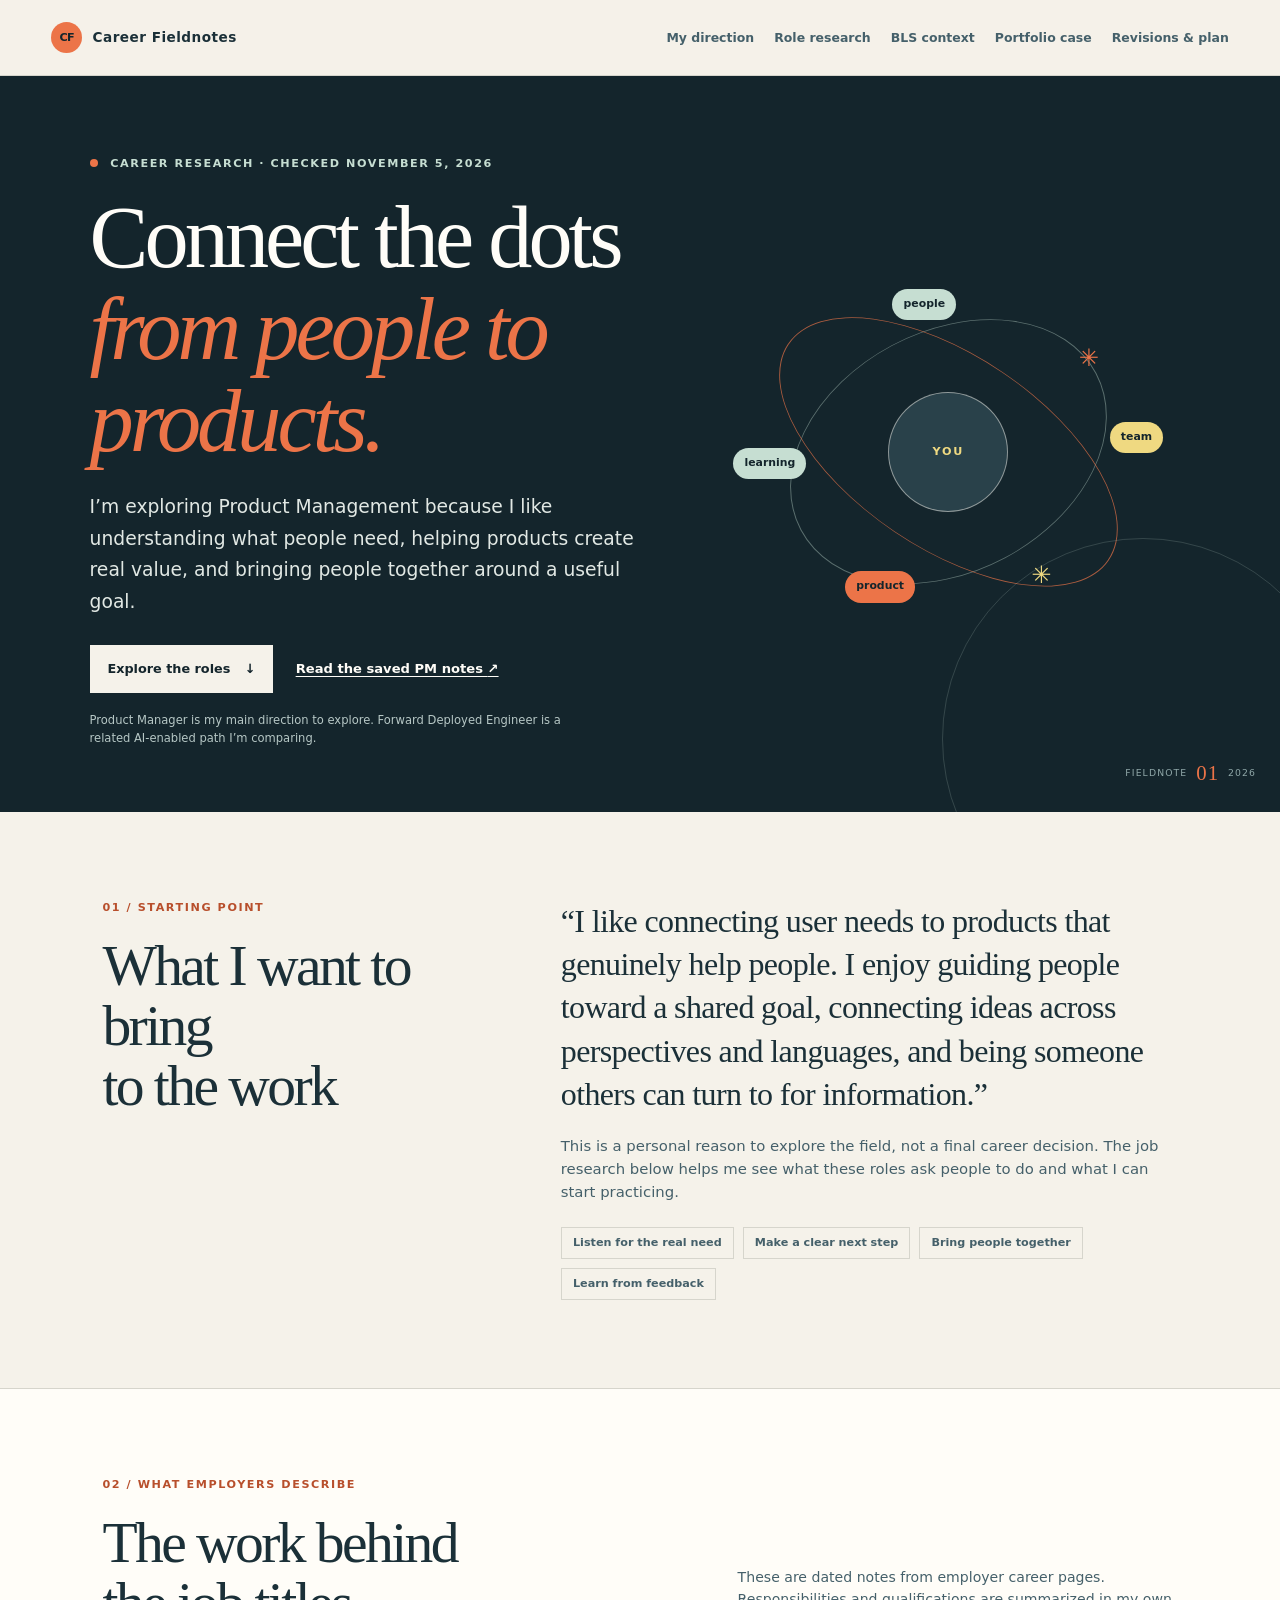
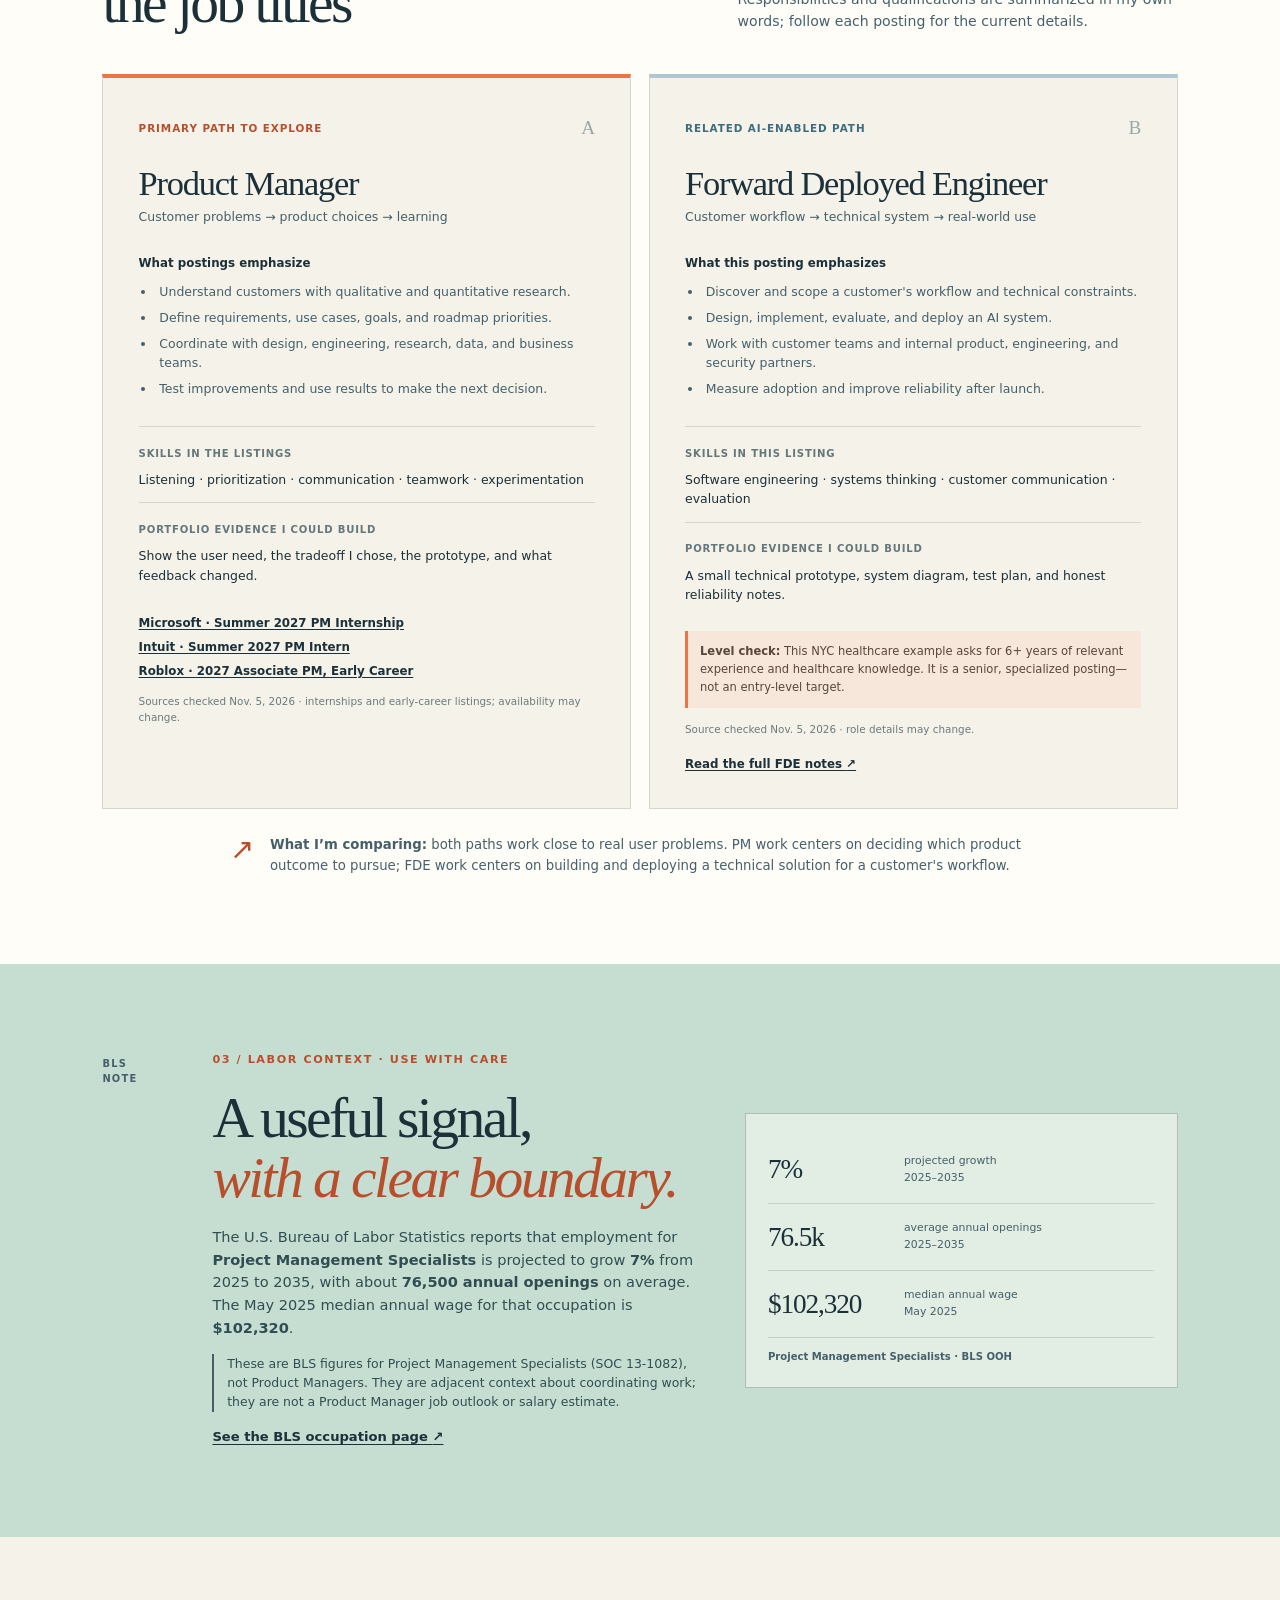
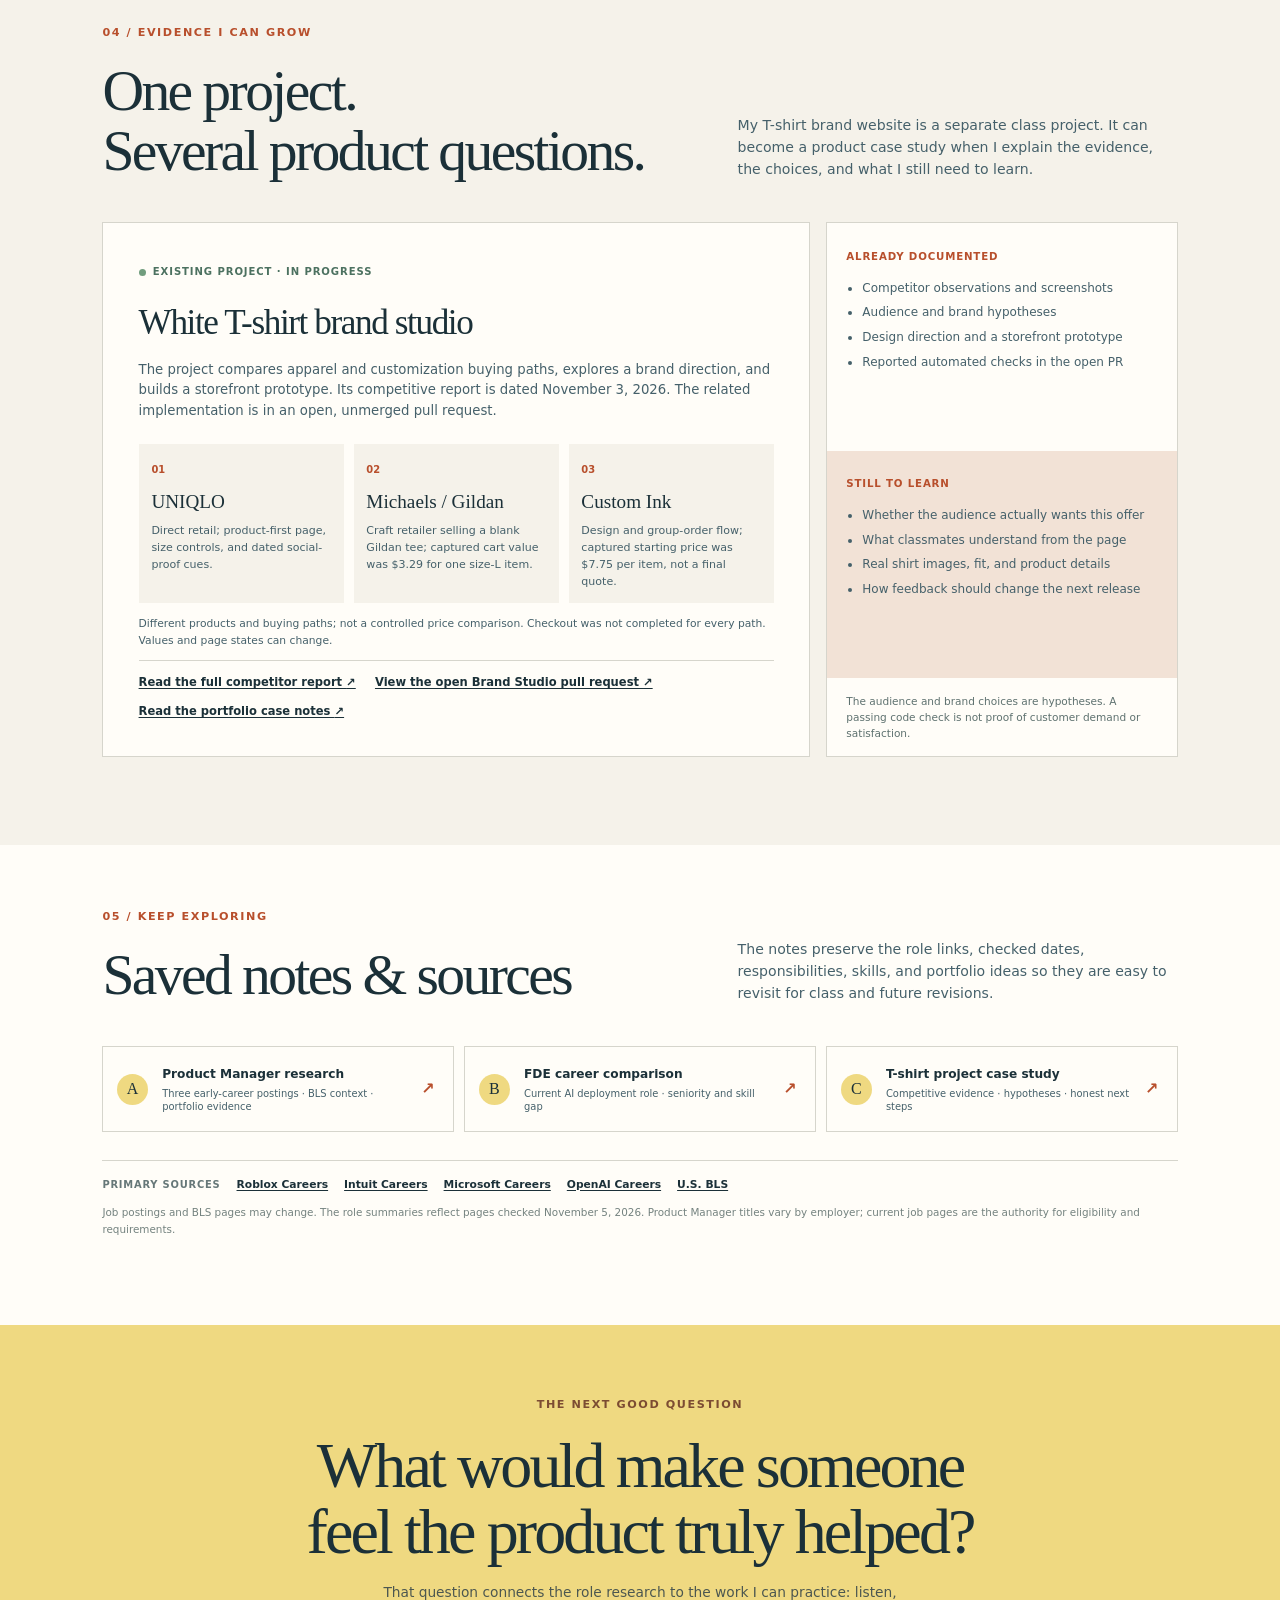
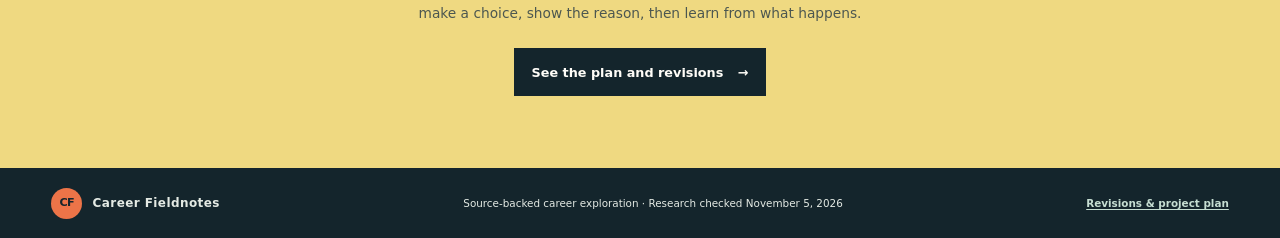
==== index.html @ e5d7b7fb "site: add responsive career research homepage (#4)" ====
<!doctype html>
<html lang="en">
<head>
  <meta charset="utf-8">
  <meta name="viewport" content="width=device-width, initial-scale=1">
  <meta name="description" content="A source-backed exploration of Product Management, Forward Deployed Engineering, and portfolio evidence.">
  <meta name="theme-color" content="#f5f2ea">
  <title>Career Fieldnotes — Research Careers</title>
  <link rel="stylesheet" href="styles.css">
</head>
<body>
  <a class="skip-link" href="#main">Skip to content</a>
  <header class="site-header">
    <a class="wordmark" href="index.html" aria-label="Career Fieldnotes home">
      <span class="wordmark-mark" aria-hidden="true">CF</span>
      <span>Career Fieldnotes</span>
    </a>
    <nav aria-label="Main navigation">
      <a href="#direction">My direction</a>
      <a href="#roles">Role research</a>
      <a href="#market">BLS context</a>
      <a href="#portfolio">Portfolio case</a>
      <a href="revisions.html">Revisions &amp; plan</a>
    </nav>
  </header>

  <main id="main">
    <section class="hero" aria-labelledby="page-title">
      <div class="hero-copy">
        <p class="eyebrow"><span class="eyebrow-dot" aria-hidden="true"></span> Career research · checked November 5, 2026</p>
        <h1 id="page-title">Connect the dots<br><em>from people to products.</em></h1>
        <p class="hero-intro">I’m exploring Product Management because I like understanding what people need, helping products create real value, and bringing people together around a useful goal.</p>
        <div class="hero-actions">
          <a class="button button-light" href="#roles">Explore the roles <span aria-hidden="true">↓</span></a>
          <a class="text-link light-link" href="research/product-manager.md">Read the saved PM notes <span aria-hidden="true">↗</span></a>
        </div>
        <p class="hero-note">Product Manager is my main direction to explore. Forward Deployed Engineer is a related AI-enabled path I’m comparing.</p>
      </div>
      <div class="hero-art" aria-hidden="true">
        <div class="orbit orbit-one"></div>
        <div class="orbit orbit-two"></div>
        <div class="orbit-center"><span>YOU</span></div>
        <span class="orbit-node node-people">people</span>
        <span class="orbit-node node-team">team</span>
        <span class="orbit-node node-product">product</span>
        <span class="orbit-node node-learning">learning</span>
        <span class="orbit-star star-one">✳</span>
        <span class="orbit-star star-two">✳</span>
      </div>
      <div class="hero-index" aria-hidden="true"><span>FIELDNOTE</span><b>01</b><span>2026</span></div>
    </section>

    <section id="direction" class="section direction-section" aria-labelledby="direction-title">
      <div class="section-heading">
        <p class="eyebrow">01 / Starting point</p>
        <h2 id="direction-title">What I want to bring<br>to the work</h2>
      </div>
      <div class="direction-content">
        <blockquote>“I like connecting user needs to products that genuinely help people. I enjoy guiding people toward a shared goal, connecting ideas across perspectives and languages, and being someone others can turn to for information.”</blockquote>
        <p>This is a personal reason to explore the field, not a final career decision. The job research below helps me see what these roles ask people to do and what I can start practicing.</p>
        <div class="interest-tags" aria-label="Career interests">
          <span>Listen for the real need</span><span>Make a clear next step</span><span>Bring people together</span><span>Learn from feedback</span>
        </div>
      </div>
    </section>

    <section id="roles" class="section role-section" aria-labelledby="roles-title">
      <div class="section-heading section-heading-wide">
        <div><p class="eyebrow">02 / What employers describe</p><h2 id="roles-title">The work behind<br>the job titles</h2></div>
        <p class="section-deck">These are dated notes from employer career pages. Responsibilities and qualifications are summarized in my own words; follow each posting for the current details.</p>
      </div>
      <div class="role-grid">
        <article class="role-card role-card-featured">
          <div class="card-topline"><span class="role-label">Primary path to explore</span><span class="role-number">A</span></div>
          <h3><a href="https://jobs.intuit.com/job/mountain-view/summer-2027-product-manager-intern/27595/100620927632">Product Manager</a></h3>
          <p class="role-context">Customer problems → product choices → learning</p>
          <h4>What postings emphasize</h4>
          <ul>
            <li>Understand customers with qualitative and quantitative research.</li>
            <li>Define requirements, use cases, goals, and roadmap priorities.</li>
            <li>Coordinate with design, engineering, research, data, and business teams.</li>
            <li>Test improvements and use results to make the next decision.</li>
          </ul>
          <div class="skill-row"><span>Skills in the listings</span><p>Listening · prioritization · communication · teamwork · experimentation</p></div>
          <div class="evidence-row"><span>Portfolio evidence I could build</span><p>Show the user need, the tradeoff I chose, the prototype, and what feedback changed.</p></div>
          <div class="card-links">
            <a href="https://apply.careers.microsoft.com/careers/job/1970393556953113">Microsoft · Summer 2027 PM Internship</a>
            <a href="https://jobs.intuit.com/job/mountain-view/summer-2027-product-manager-intern/27595/100620927632">Intuit · Summer 2027 PM Intern</a>
            <a href="https://careers.roblox.com/jobs/8143976?gh_jid=8143976&amp;gh_src=da92d0c91">Roblox · 2027 Associate PM, Early Career</a>
          </div>
          <p class="checked-note">Sources checked Nov. 5, 2026 · internships and early-career listings; availability may change.</p>
        </article>
        <article class="role-card role-card-secondary">
          <div class="card-topline"><span class="role-label">Related AI-enabled path</span><span class="role-number">B</span></div>
          <h3><a href="https://openai.com/careers/forward-deployed-engineer-%28fde%29-healthcare-nyc-new-york-city/">Forward Deployed Engineer</a></h3>
          <p class="role-context">Customer workflow → technical system → real-world use</p>
          <h4>What this posting emphasizes</h4>
          <ul>
            <li>Discover and scope a customer's workflow and technical constraints.</li>
            <li>Design, implement, evaluate, and deploy an AI system.</li>
            <li>Work with customer teams and internal product, engineering, and security partners.</li>
            <li>Measure adoption and improve reliability after launch.</li>
          </ul>
          <div class="skill-row"><span>Skills in this listing</span><p>Software engineering · systems thinking · customer communication · evaluation</p></div>
          <div class="evidence-row"><span>Portfolio evidence I could build</span><p>A small technical prototype, system diagram, test plan, and honest reliability notes.</p></div>
          <p class="level-note"><strong>Level check:</strong> This NYC healthcare example asks for 6+ years of relevant experience and healthcare knowledge. It is a senior, specialized posting—not an entry-level target.</p>
          <p class="checked-note">Source checked Nov. 5, 2026 · role details may change.</p>
          <a class="single-link" href="research/forward-deployed-engineer.md">Read the full FDE notes <span aria-hidden="true">↗</span></a>
        </article>
      </div>
      <div class="role-footnote"><span class="footnote-symbol" aria-hidden="true">↗</span><p><strong>What I’m comparing:</strong> both paths work close to real user problems. PM work centers on deciding which product outcome to pursue; FDE work centers on building and deploying a technical solution for a customer's workflow.</p></div>
    </section>

    <section id="market" class="section market-section" aria-labelledby="market-title">
      <div class="market-stamp" aria-hidden="true">BLS<br>NOTE</div>
      <div class="market-copy">
        <p class="eyebrow">03 / Labor context · use with care</p>
        <h2 id="market-title">A useful signal,<br><em>with a clear boundary.</em></h2>
        <p>The U.S. Bureau of Labor Statistics reports that employment for <strong>Project Management Specialists</strong> is projected to grow <strong>7%</strong> from 2025 to 2035, with about <strong>76,500 annual openings</strong> on average. The May 2025 median annual wage for that occupation is <strong>$102,320</strong>.</p>
        <p class="market-caveat">These are BLS figures for Project Management Specialists (SOC 13-1082), not Product Managers. They are adjacent context about coordinating work; they are not a Product Manager job outlook or salary estimate.</p>
        <a class="text-link" href="https://www.bls.gov/ooh/business-and-financial/project-management-specialists.htm">See the BLS occupation page <span aria-hidden="true">↗</span></a>
      </div>
      <div class="market-stat" role="group" aria-label="BLS Project Management Specialists projection">
        <div><strong>7%</strong><span>projected growth<br>2025–2035</span></div>
        <div><strong>76.5k</strong><span>average annual openings<br>2025–2035</span></div>
        <div><strong>$102,320</strong><span>median annual wage<br>May 2025</span></div>
        <p>Project Management Specialists · BLS OOH</p>
      </div>
    </section>

    <section id="portfolio" class="section portfolio-section" aria-labelledby="portfolio-title">
      <div class="section-heading section-heading-wide">
        <div><p class="eyebrow">04 / Evidence I can grow</p><h2 id="portfolio-title">One project.<br>Several product questions.</h2></div>
        <p class="section-deck">My T-shirt brand website is a separate class project. It can become a product case study when I explain the evidence, the choices, and what I still need to learn.</p>
      </div>
      <div class="portfolio-layout">
        <div class="portfolio-main">
          <div class="portfolio-label"><span class="live-dot" aria-hidden="true"></span> Existing project · in progress</div>
          <h3>White T-shirt brand studio</h3>
          <p>The project compares apparel and customization buying paths, explores a brand direction, and builds a storefront prototype. Its competitive report is dated November 3, 2026. The related implementation is in an open, unmerged pull request.</p>
          <div class="competitor-strip">
            <article><span class="mini-index">01</span><h4>UNIQLO</h4><p>Direct retail; product-first page, size controls, and dated social-proof cues.</p></article>
            <article><span class="mini-index">02</span><h4>Michaels / Gildan</h4><p>Craft retailer selling a blank Gildan tee; captured cart value was $3.29 for one size-L item.</p></article>
            <article><span class="mini-index">03</span><h4>Custom Ink</h4><p>Design and group-order flow; captured starting price was $7.75 per item, not a final quote.</p></article>
          </div>
          <p class="small-caveat">Different products and buying paths; not a controlled price comparison. Checkout was not completed for every path. Values and page states can change.</p>
          <div class="case-links">
            <a href="https://github.com/ors2222/is117-brand-studio/blob/feature/brand-001/docs/research/competitive-landscape-us.md">Read the full competitor report <span aria-hidden="true">↗</span></a>
            <a href="https://github.com/ors2222/is117-brand-studio/pull/3">View the open Brand Studio pull request <span aria-hidden="true">↗</span></a>
            <a href="research/tshirt-project.md">Read the portfolio case notes <span aria-hidden="true">↗</span></a>
          </div>
        </div>
        <aside class="portfolio-aside" aria-label="Current evidence and gaps">
          <div class="aside-block">
            <span class="aside-kicker">Already documented</span>
            <ul><li>Competitor observations and screenshots</li><li>Audience and brand hypotheses</li><li>Design direction and a storefront prototype</li><li>Reported automated checks in the open PR</li></ul>
          </div>
          <div class="aside-block aside-block-accent">
            <span class="aside-kicker">Still to learn</span>
            <ul><li>Whether the audience actually wants this offer</li><li>What classmates understand from the page</li><li>Real shirt images, fit, and product details</li><li>How feedback should change the next release</li></ul>
          </div>
          <p class="aside-note">The audience and brand choices are hypotheses. A passing code check is not proof of customer demand or satisfaction.</p>
        </aside>
      </div>
    </section>

    <section class="section notes-section" aria-labelledby="notes-title">
      <div class="section-heading section-heading-wide">
        <div><p class="eyebrow">05 / Keep exploring</p><h2 id="notes-title">Saved notes &amp; sources</h2></div>
        <p class="section-deck">The notes preserve the role links, checked dates, responsibilities, skills, and portfolio ideas so they are easy to revisit for class and future revisions.</p>
      </div>
      <div class="notes-grid">
        <a class="note-tile" href="research/product-manager.md"><span class="tile-number">A</span><span><strong>Product Manager research</strong><small>Three early-career postings · BLS context · portfolio evidence</small></span><b aria-hidden="true">↗</b></a>
        <a class="note-tile" href="research/forward-deployed-engineer.md"><span class="tile-number">B</span><span><strong>FDE career comparison</strong><small>Current AI deployment role · seniority and skill gap</small></span><b aria-hidden="true">↗</b></a>
        <a class="note-tile" href="research/tshirt-project.md"><span class="tile-number">C</span><span><strong>T-shirt project case study</strong><small>Competitive evidence · hypotheses · honest next steps</small></span><b aria-hidden="true">↗</b></a>
      </div>
      <div class="source-line">
        <span>Primary sources</span>
        <a href="https://careers.roblox.com/jobs/8143976?gh_jid=8143976&amp;gh_src=da92d0c91">Roblox Careers</a>
        <a href="https://jobs.intuit.com/job/mountain-view/summer-2027-product-manager-intern/27595/100620927632">Intuit Careers</a>
        <a href="https://careers.microsoft.com/v2/global/en/students">Microsoft Careers</a>
        <a href="https://openai.com/careers/forward-deployed-engineer-%28fde%29-healthcare-nyc-new-york-city/">OpenAI Careers</a>
        <a href="https://www.bls.gov/ooh/business-and-financial/project-management-specialists.htm">U.S. BLS</a>
      </div>
      <p class="source-limit">Job postings and BLS pages may change. The role summaries reflect pages checked November 5, 2026. Product Manager titles vary by employer; current job pages are the authority for eligibility and requirements.</p>
    </section>

    <section class="closing-band" aria-labelledby="closing-title">
      <p class="eyebrow">The next good question</p>
      <h2 id="closing-title">What would make someone<br>feel the product truly helped?</h2>
      <p>That question connects the role research to the work I can practice: listen, make a choice, show the reason, then learn from what happens.</p>
      <a class="button button-dark" href="revisions.html">See the plan and revisions <span aria-hidden="true">→</span></a>
    </section>
  </main>

  <footer class="site-footer">
    <a class="wordmark footer-mark" href="index.html"><span class="wordmark-mark" aria-hidden="true">CF</span><span>Career Fieldnotes</span></a>
    <p>Source-backed career exploration · Research checked November 5, 2026</p>
    <a href="revisions.html">Revisions &amp; project plan</a>
  </footer>
</body>
</html>
---- styles.css ----
:root {
  color-scheme: light;
  --ink: #1b3038;
  --ink-deep: #14252c;
  --ink-soft: #45606a;
  --paper: #f5f2ea;
  --paper-light: #fffdf8;
  --line: #d6d5cc;
  --orange: #ec7448;
  --orange-dark: #b84f2c;
  --mint: #c6ded2;
  --blue: #adc8d0;
  --yellow: #efd981;
  --display: Georgia, "Times New Roman", serif;
  --body: Inter, ui-sans-serif, system-ui, -apple-system, BlinkMacSystemFont, "Segoe UI", sans-serif;
  font-family: var(--body);
  color: var(--ink);
  background: var(--paper);
  font-synthesis: none;
  text-rendering: optimizeLegibility;
}
* { box-sizing: border-box; }
html { scroll-behavior: smooth; scroll-padding-top: 6rem; }
body { margin: 0; min-width: 320px; background: var(--paper); line-height: 1.55; }
a { color: inherit; text-underline-offset: .2em; }
a:hover { color: var(--orange-dark); }
a:focus-visible { outline: 3px solid var(--orange); outline-offset: 4px; border-radius: 2px; }
.skip-link { position: absolute; z-index: 20; top: .5rem; left: .75rem; padding: .6rem .85rem; color: var(--paper-light); background: var(--ink-deep); transform: translateY(-160%); }
.skip-link:focus { transform: translateY(0); }
.site-header { min-height: 76px; padding: .85rem clamp(1.2rem, 4vw, 4rem); display: flex; justify-content: space-between; align-items: center; gap: 1.6rem; border-bottom: 1px solid var(--line); background: rgba(245,242,234,.96); }
.wordmark { display: inline-flex; align-items: center; gap: .65rem; text-decoration: none; font-size: .85rem; font-weight: 800; letter-spacing: .035em; white-space: nowrap; }
.wordmark-mark { display: grid; place-items: center; width: 31px; height: 31px; background: var(--orange); color: var(--ink-deep); border-radius: 50%; font-size: .7rem; letter-spacing: -.06em; }
.site-header nav { display: flex; flex-wrap: wrap; gap: .4rem 1.25rem; align-items: center; justify-content: flex-end; }
.site-header nav a { text-decoration: none; color: var(--ink-soft); font-size: .78rem; font-weight: 650; }
.site-header nav a:hover { color: var(--orange-dark); }
.hero { min-height: 560px; padding: 5rem clamp(1.4rem, 7vw, 7rem) 4rem; position: relative; display: grid; grid-template-columns: minmax(0, 1.08fr) minmax(280px, .92fr); align-items: center; gap: 3rem; overflow: hidden; color: var(--paper-light); background: var(--ink-deep); }
.hero::after { content: ""; position: absolute; right: -4rem; bottom: -8rem; width: 25rem; height: 25rem; border: 1px solid rgba(198,222,210,.18); border-radius: 50%; }
.hero-copy { position: relative; z-index: 2; max-width: 700px; }
.eyebrow { margin: 0 0 1.2rem; color: var(--orange-dark); font-size: .7rem; font-weight: 800; letter-spacing: .14em; line-height: 1.5; text-transform: uppercase; }
.hero .eyebrow { color: var(--mint); }
.eyebrow-dot { display: inline-block; width: 8px; height: 8px; margin-right: .45rem; background: var(--orange); border-radius: 50%; }
h1, h2, h3, h4, p { margin-top: 0; }
h1, h2 { font-family: var(--display); font-weight: 500; letter-spacing: -.045em; line-height: 1.04; }
h1 { max-width: 760px; margin-bottom: 1.45rem; font-size: clamp(3rem, 6.9vw, 6rem); }
h1 em, .market-copy h2 em { color: var(--orange); font-weight: 400; }
.hero-intro { max-width: 550px; margin-bottom: 1.7rem; color: #e1e8e4; font-size: clamp(1rem, 1.5vw, 1.17rem); line-height: 1.7; }
.hero-actions { display: flex; flex-wrap: wrap; align-items: center; gap: 1.4rem; }
.button { display: inline-flex; align-items: center; justify-content: center; gap: .9rem; min-height: 48px; padding: .7rem 1.05rem; border: 1px solid transparent; text-decoration: none; font-size: .8rem; font-weight: 800; }
.button-light { background: var(--paper); color: var(--ink-deep); }
.button-light:hover { background: var(--mint); color: var(--ink-deep); }
.button-dark { background: var(--ink-deep); color: var(--paper-light); }
.button-dark:hover { background: var(--orange); color: var(--ink-deep); }
.text-link { color: var(--ink); font-size: .82rem; font-weight: 800; text-decoration-thickness: 1px; }
.light-link { color: var(--paper-light); }
.light-link:hover { color: var(--yellow); }
.hero-note { max-width: 510px; margin: 1.2rem 0 0; color: #b6c7c5; font-size: .72rem; }
.hero-art { position: relative; width: min(100%, 430px); aspect-ratio: 1; justify-self: center; }
.orbit { position: absolute; inset: 11%; border: 1px solid rgba(198,222,210,.4); border-radius: 50%; transform: rotate(-28deg) scaleY(.72); }
.orbit-two { inset: 17% 5%; border-color: rgba(236,116,72,.7); transform: rotate(34deg) scaleY(.68); }
.orbit-center { position: absolute; inset: 36%; display: grid; place-items: center; border: 1px solid rgba(245,242,234,.5); border-radius: 50%; background: #29414a; color: var(--yellow); font-size: .7rem; font-weight: 800; letter-spacing: .15em; }
.orbit-node { position: absolute; padding: .45rem .7rem; border-radius: 99px; background: var(--mint); color: var(--ink-deep); font-size: .68rem; font-weight: 800; }
.node-people { top: 12%; left: 37%; }
.node-team { top: 43%; right: 0; background: var(--yellow); }
.node-product { bottom: 15%; left: 26%; background: var(--orange); }
.node-learning { top: 49%; left: 0; }
.orbit-star { position: absolute; color: var(--orange); font-size: 1.5rem; }
.star-one { top: 24%; right: 15%; }.star-two { bottom: 17%; right: 26%; color: var(--yellow); }
.hero-index { position: absolute; right: 1.5rem; bottom: 1.4rem; display: flex; gap: .55rem; align-items: center; color: #90a8a9; font-size: .58rem; letter-spacing: .12em; }
.hero-index b { color: var(--orange); font-family: var(--display); font-size: 1.3rem; font-weight: 400; }
.section { padding: 5.5rem clamp(1.4rem, 8vw, 8rem); }
.section-heading { max-width: 450px; }
.section-heading-wide { max-width: none; display: flex; justify-content: space-between; align-items: end; gap: 2rem; margin-bottom: 2.6rem; }
.section-heading h2, .market-copy h2 { margin-bottom: 0; font-size: clamp(2.4rem, 4.5vw, 4rem); }
.direction-section { display: grid; grid-template-columns: minmax(230px, .78fr) minmax(0, 1.22fr); gap: 4rem; border-bottom: 1px solid var(--line); }
.direction-content { max-width: 740px; }
.direction-content blockquote { margin: 0 0 1.2rem; color: var(--ink); font-family: var(--display); font-size: clamp(1.45rem, 2.5vw, 2.1rem); line-height: 1.35; letter-spacing: -.02em; }
.direction-content > p { max-width: 620px; color: var(--ink-soft); font-size: .93rem; }
.interest-tags { display: flex; flex-wrap: wrap; gap: .55rem; margin-top: 1.4rem; }
.interest-tags span { padding: .4rem .7rem; border: 1px solid var(--line); color: var(--ink-soft); font-size: .7rem; font-weight: 700; }
.role-section { background: var(--paper-light); }
.section-deck { max-width: 440px; margin: 0; color: var(--ink-soft); font-size: .88rem; }
.role-grid { display: grid; grid-template-columns: 1fr 1fr; gap: 1.1rem; align-items: stretch; }
.role-card { display: flex; flex-direction: column; padding: clamp(1.35rem, 3vw, 2.2rem); border: 1px solid var(--line); background: var(--paper); }
.role-card-featured { border-top: 4px solid var(--orange); }
.role-card-secondary { border-top: 4px solid var(--blue); }
.card-topline { display: flex; justify-content: space-between; align-items: center; margin-bottom: 1.3rem; }
.role-label { color: var(--orange-dark); font-size: .65rem; font-weight: 850; letter-spacing: .09em; text-transform: uppercase; }
.role-card-secondary .role-label { color: #3d6d7d; }
.role-number { color: #9aa8a2; font-family: var(--display); font-size: 1.2rem; }
.role-card h3 { margin-bottom: .25rem; font-family: var(--display); font-size: clamp(1.65rem, 3vw, 2.15rem); font-weight: 500; letter-spacing: -.035em; line-height: 1.14; }
.role-card h3 a { text-decoration: none; }
.role-context { margin-bottom: 1.7rem; color: var(--ink-soft); font-size: .78rem; }
.role-card h4 { margin-bottom: .6rem; font-size: .74rem; }
.role-card ul { margin: 0 0 1.3rem; padding-left: 1.1rem; color: var(--ink-soft); font-size: .78rem; }
.role-card li { padding-left: .2rem; margin-bottom: .42rem; }
.skill-row, .evidence-row { padding: .8rem 0; border-top: 1px solid var(--line); }
.skill-row > span, .evidence-row > span { color: #64777a; font-size: .63rem; font-weight: 800; letter-spacing: .08em; text-transform: uppercase; }
.skill-row p, .evidence-row p { margin: .35rem 0 0; color: var(--ink); font-size: .78rem; }
.card-links { display: grid; gap: .35rem; margin-top: 1rem; }
.card-links a, .single-link { font-size: .74rem; font-weight: 750; }
.checked-note { margin: .8rem 0 0; color: #697b7c; font-size: .65rem; }
.level-note { padding: .75rem; margin: .85rem 0 0; border-left: 3px solid var(--orange); background: #f7e7da; color: #5a453b; font-size: .72rem; }
.single-link { margin-top: 1.1rem; }
.role-footnote { display: flex; gap: 1rem; max-width: 820px; margin: 1.6rem auto 0; color: var(--ink-soft); }
.role-footnote p { margin: 0; font-size: .83rem; }
.footnote-symbol { color: var(--orange-dark); font-family: var(--display); font-size: 1.8rem; line-height: 1; }
.market-section { display: grid; grid-template-columns: 70px minmax(250px, 1fr) minmax(250px, .88fr); gap: 2.5rem; align-items: center; background: var(--mint); }
.market-stamp { align-self: start; padding-top: .3rem; color: var(--ink-soft); font-size: .62rem; font-weight: 850; letter-spacing: .12em; line-height: 1.5; }
.market-copy h2 { margin-bottom: 1.15rem; }
.market-copy > p:not(.eyebrow) { max-width: 640px; color: #304e52; font-size: .91rem; }
.market-copy h2 em { color: var(--orange-dark); }
.market-caveat { padding-left: .8rem; border-left: 2px solid var(--ink-soft); font-size: .78rem !important; }
.market-stat { padding: 1.4rem; border: 1px solid rgba(27,48,56,.25); background: rgba(255,253,248,.5); }
.market-stat div { display: grid; grid-template-columns: 120px 1fr; gap: 1rem; align-items: center; padding: .75rem 0; border-bottom: 1px solid rgba(27,48,56,.15); }
.market-stat strong { font-family: var(--display); font-size: 1.7rem; font-weight: 400; letter-spacing: -.04em; }
.market-stat span { color: var(--ink-soft); font-size: .68rem; }
.market-stat > p { margin: .7rem 0 0; color: var(--ink-soft); font-size: .63rem; font-weight: 750; }
.portfolio-section { background: var(--paper); }
.portfolio-layout { display: grid; grid-template-columns: minmax(0, 1.45fr) minmax(230px, .72fr); gap: 1rem; align-items: stretch; }
.portfolio-main { padding: clamp(1.4rem, 3vw, 2.2rem); border: 1px solid var(--line); background: var(--paper-light); }
.portfolio-label { display: inline-flex; align-items: center; gap: .45rem; color: #4c7160; font-size: .63rem; font-weight: 800; letter-spacing: .09em; text-transform: uppercase; }
.live-dot { width: 7px; height: 7px; border-radius: 50%; background: #719d7e; }
.portfolio-main h3 { margin: .8rem 0 .55rem; font-family: var(--display); font-size: 2.2rem; font-weight: 500; letter-spacing: -.04em; }
.portfolio-main > p { max-width: 720px; color: var(--ink-soft); font-size: .83rem; }
.competitor-strip { display: grid; grid-template-columns: repeat(3, 1fr); gap: .6rem; margin: 1.4rem 0 .8rem; }
.competitor-strip article { min-height: 145px; padding: .8rem; background: var(--paper); }
.mini-index { color: var(--orange-dark); font-size: .62rem; font-weight: 800; }
.competitor-strip h4 { margin: .35rem 0; font-family: var(--display); font-size: 1.2rem; font-weight: 500; }
.competitor-strip p { margin: 0; color: var(--ink-soft); font-size: .69rem; }
.small-caveat { font-size: .67rem !important; }
.case-links { display: flex; flex-wrap: wrap; gap: .7rem 1.2rem; padding-top: .8rem; border-top: 1px solid var(--line); }
.case-links a { font-size: .72rem; font-weight: 800; }
.portfolio-aside { display: flex; flex-direction: column; border: 1px solid var(--line); background: var(--paper-light); }
.aside-block { flex: 1; padding: 1.2rem; }
.aside-block-accent { background: #f2e2d6; }
.aside-kicker { color: var(--orange-dark); font-size: .64rem; font-weight: 850; letter-spacing: .08em; text-transform: uppercase; }
.aside-block ul { margin: .7rem 0 0; padding-left: 1rem; color: var(--ink-soft); font-size: .75rem; }
.aside-block li { margin-bottom: .38rem; }
.aside-note { margin: 0; padding: .9rem 1.2rem; color: #5e716f; font-size: .66rem; }
.notes-section { padding-top: 4rem; background: var(--paper-light); }
.notes-grid { display: grid; grid-template-columns: repeat(3, 1fr); gap: .65rem; }
.note-tile { min-height: 86px; display: grid; grid-template-columns: 34px 1fr 18px; gap: .7rem; align-items: center; padding: .85rem; border: 1px solid var(--line); text-decoration: none; }
.note-tile:hover { border-color: var(--orange); background: var(--paper); }
.tile-number { display: grid; width: 31px; height: 31px; place-items: center; border-radius: 50%; background: var(--yellow); font-family: var(--display); }
.note-tile strong, .note-tile small { display: block; }
.note-tile strong { font-size: .76rem; }
.note-tile small { margin-top: .2rem; color: var(--ink-soft); font-size: .62rem; line-height: 1.4; }
.note-tile > b { color: var(--orange-dark); }
.source-line { display: flex; flex-wrap: wrap; gap: .5rem 1rem; align-items: center; margin-top: 1.7rem; padding-top: 1rem; border-top: 1px solid var(--line); }
.source-line span { color: #667778; font-size: .62rem; font-weight: 850; letter-spacing: .08em; text-transform: uppercase; }
.source-line a { font-size: .67rem; font-weight: 750; }
.source-limit { margin: .7rem 0 0; color: #74827f; font-size: .65rem; }
.closing-band { padding: 4.5rem 1.5rem; text-align: center; background: var(--yellow); }
.closing-band .eyebrow { color: #7c4c32; }
.closing-band h2 { margin: 0 auto 1rem; font-size: clamp(2.4rem, 5vw, 4.5rem); }
.closing-band > p:not(.eyebrow) { max-width: 540px; margin: 0 auto 1.5rem; color: #4c5750; font-size: .86rem; }
.site-footer { display: flex; justify-content: space-between; align-items: center; gap: 1rem; padding: 1.2rem clamp(1.2rem, 4vw, 4rem); background: var(--ink-deep); color: #e4eae4; }
.footer-mark { color: #e4eae4; font-size: .75rem; }
.site-footer p, .site-footer > a:last-child { margin: 0; font-size: .65rem; }
.site-footer > a:last-child { color: var(--mint); font-weight: 750; }
@media (max-width: 900px) {
  .hero { gap: 1.4rem; min-height: 500px; }
  .market-section { grid-template-columns: 45px 1fr; }
  .market-stat { grid-column: 2; display: grid; grid-template-columns: repeat(3, 1fr); gap: .5rem; }
  .market-stat div { display: block; border-bottom: 0; border-right: 1px solid rgba(27,48,56,.15); padding: .35rem; }
  .market-stat div:last-of-type { border: 0; }
  .market-stat strong, .market-stat span { display: block; }
  .market-stat > p { grid-column: 1 / -1; }
  .section-heading-wide { align-items: start; }
}
@media (max-width: 680px) {
  html { scroll-padding-top: 1rem; }
  .site-header { align-items: flex-start; flex-direction: column; gap: .65rem; padding: .8rem 1rem; }
  .site-header nav { justify-content: flex-start; gap: .35rem .9rem; }
  .site-header nav a { font-size: .7rem; }
  .hero { min-height: auto; grid-template-columns: 1fr; padding: 3.2rem 1.2rem 2.5rem; }
  .hero-art { width: min(74vw, 310px); margin: .4rem auto 1.2rem; }
  .hero-index { right: 1rem; bottom: .8rem; }
  .section { padding: 3.6rem 1.2rem; }
  .direction-section { grid-template-columns: 1fr; gap: 1.5rem; }
  .section-heading-wide { display: block; }
  .section-heading-wide .section-deck { margin-top: 1rem; }
  .role-grid, .portfolio-layout { grid-template-columns: 1fr; }
  .role-footnote { margin-top: 1.2rem; }
  .market-section { grid-template-columns: 1fr; gap: 1rem; }
  .market-stamp { display: none; }
  .market-stat { grid-column: 1; padding: 1rem .7rem; }
  .market-stat div { grid-template-columns: 1fr; }
  .market-stat strong { font-size: 1.25rem; }
  .market-stat span { font-size: .6rem; }
  .competitor-strip { grid-template-columns: 1fr; }
  .competitor-strip article { min-height: 0; }
  .notes-grid { grid-template-columns: 1fr; }
  .note-tile { min-height: 75px; }
  .source-line { gap: .55rem .8rem; }
  .site-footer { flex-wrap: wrap; align-items: flex-start; }
}
@media (prefers-reduced-motion: reduce) {
  html { scroll-behavior: auto; }
  *, *::before, *::after { animation-duration: .01ms !important; animation-iteration-count: 1 !important; transition-duration: .01ms !important; }
}
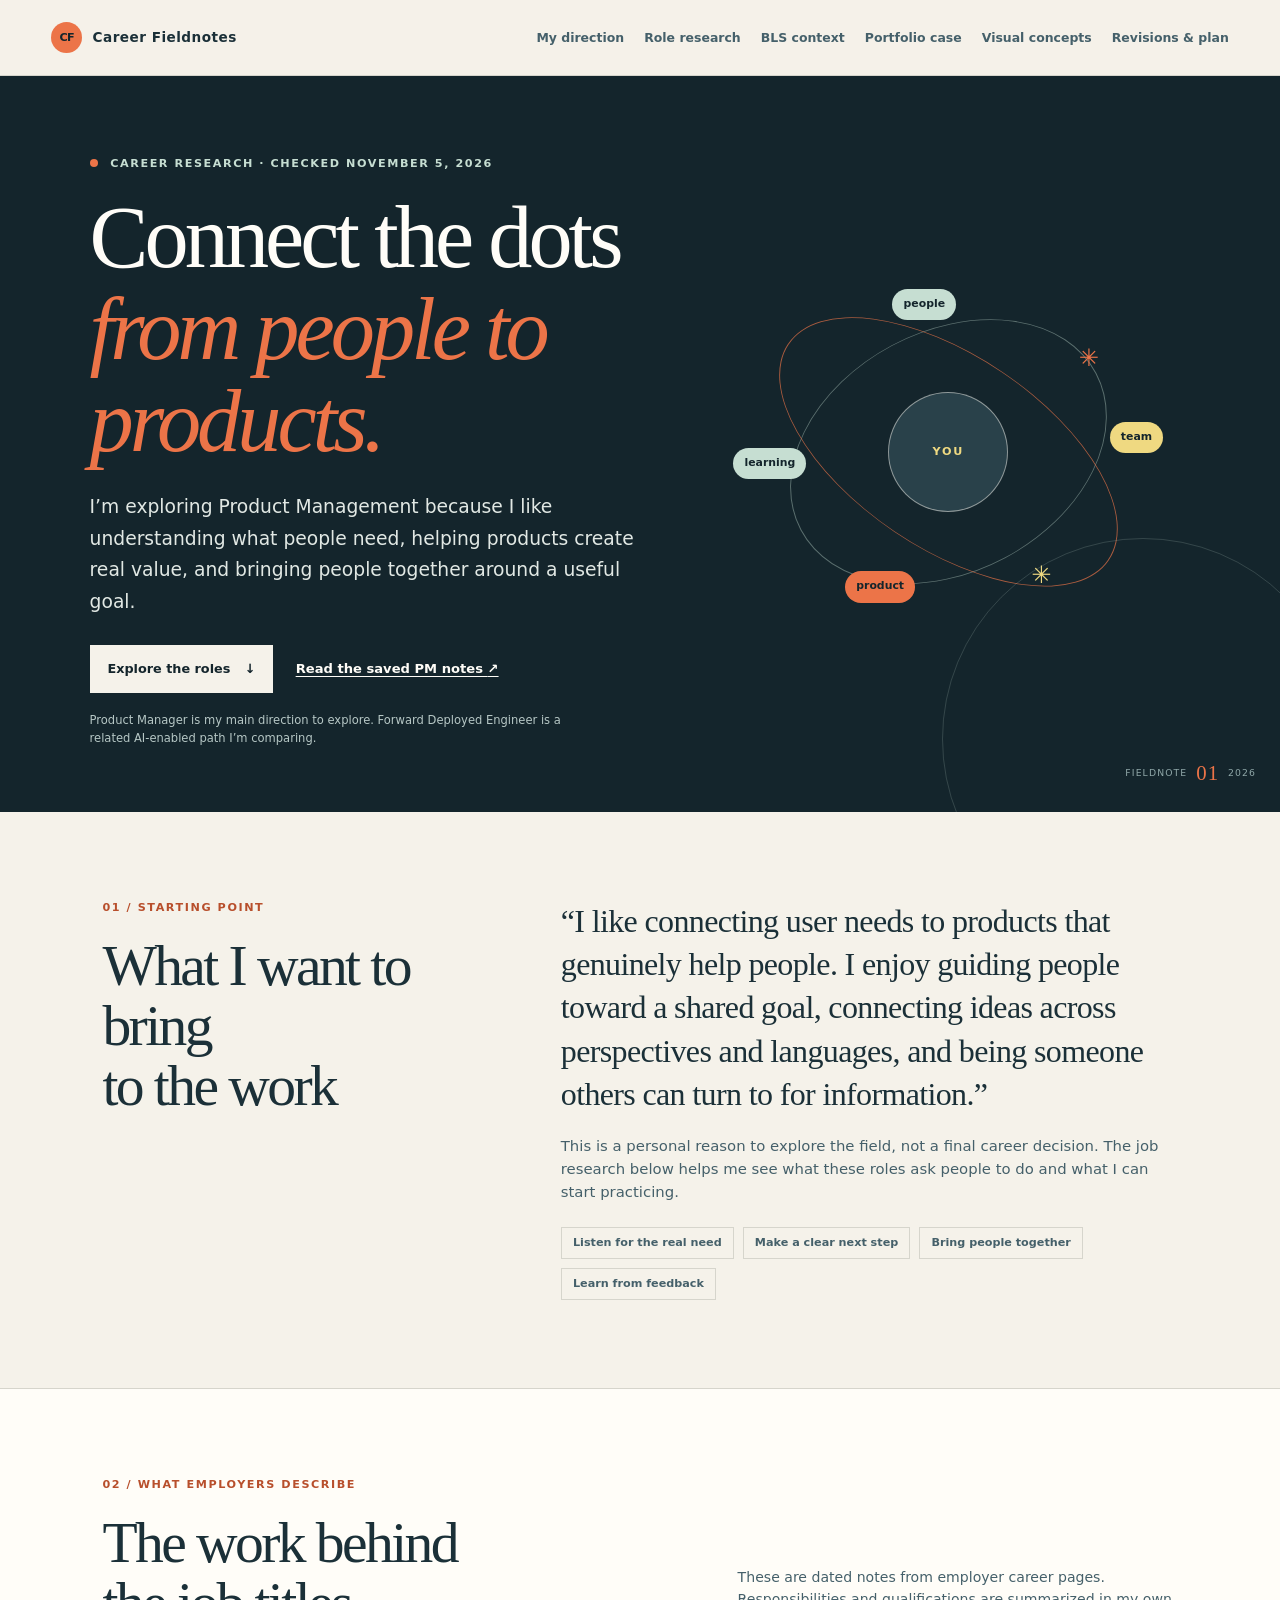
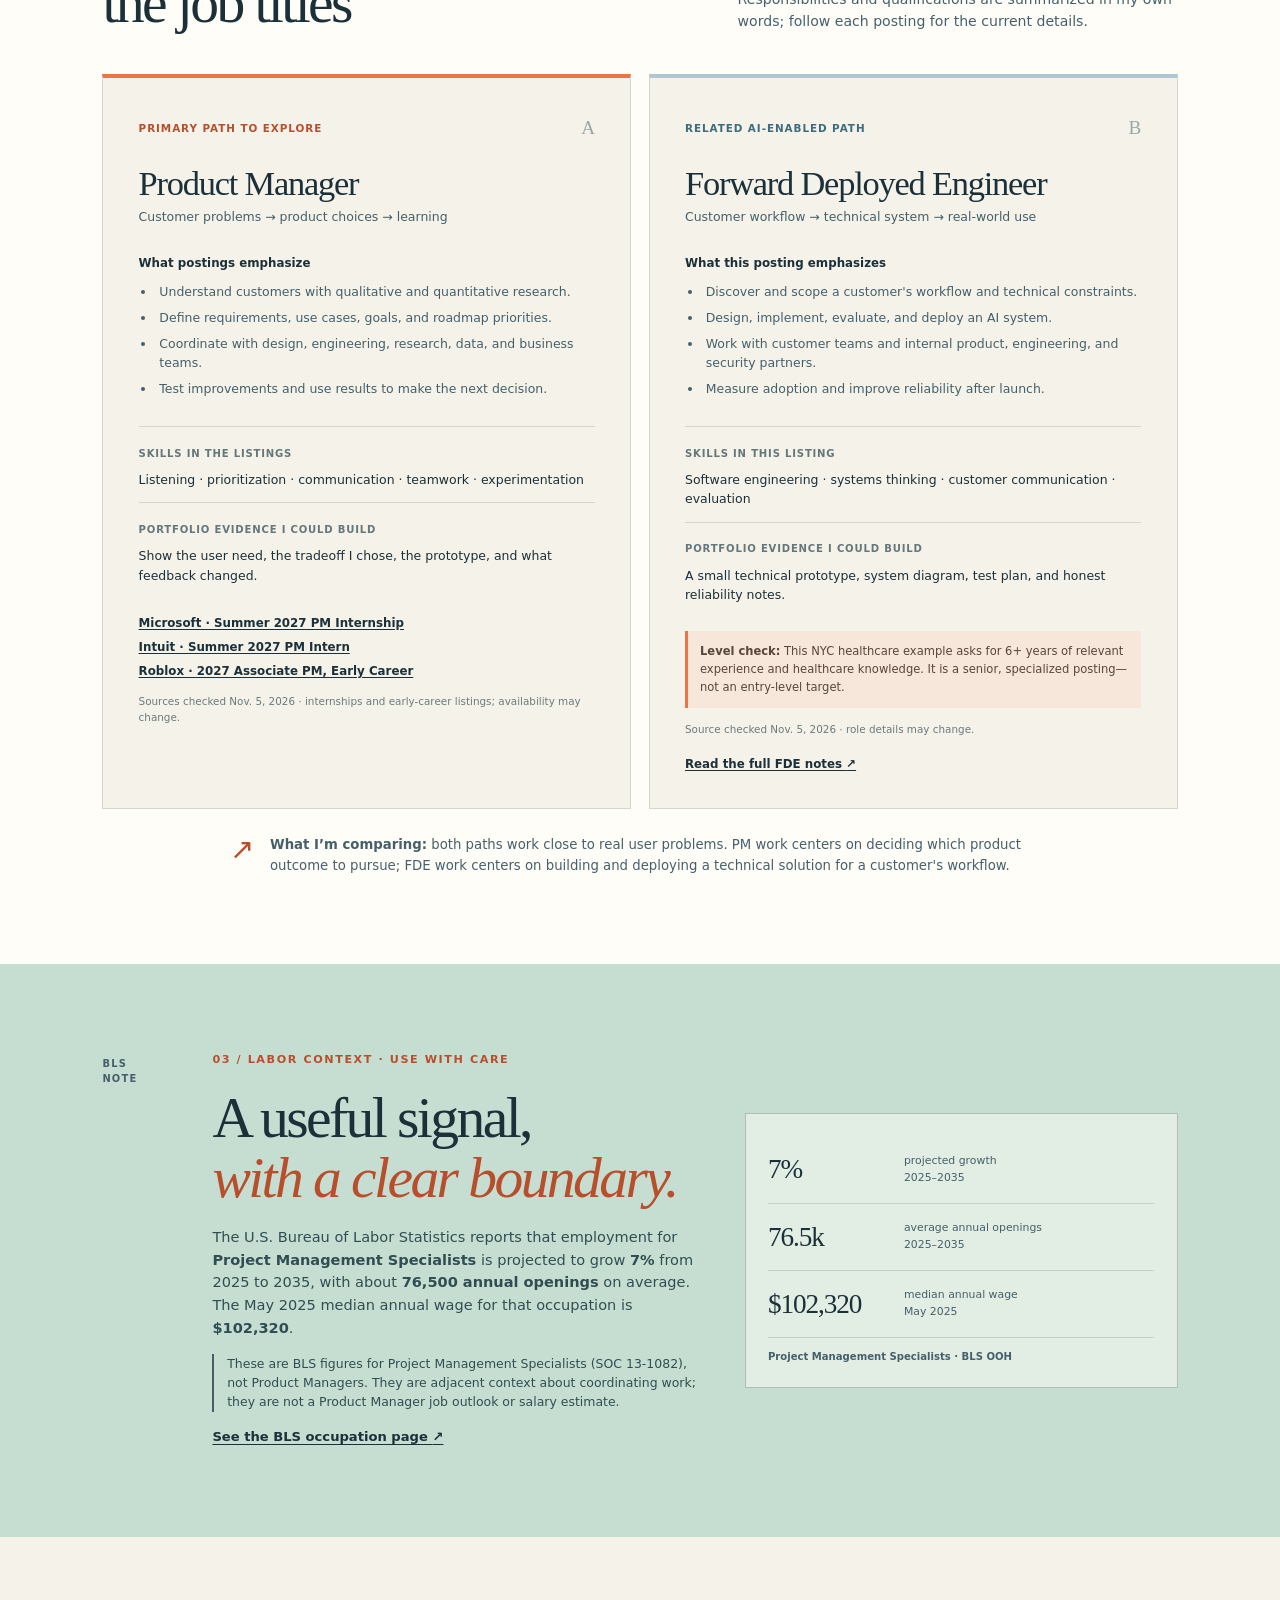
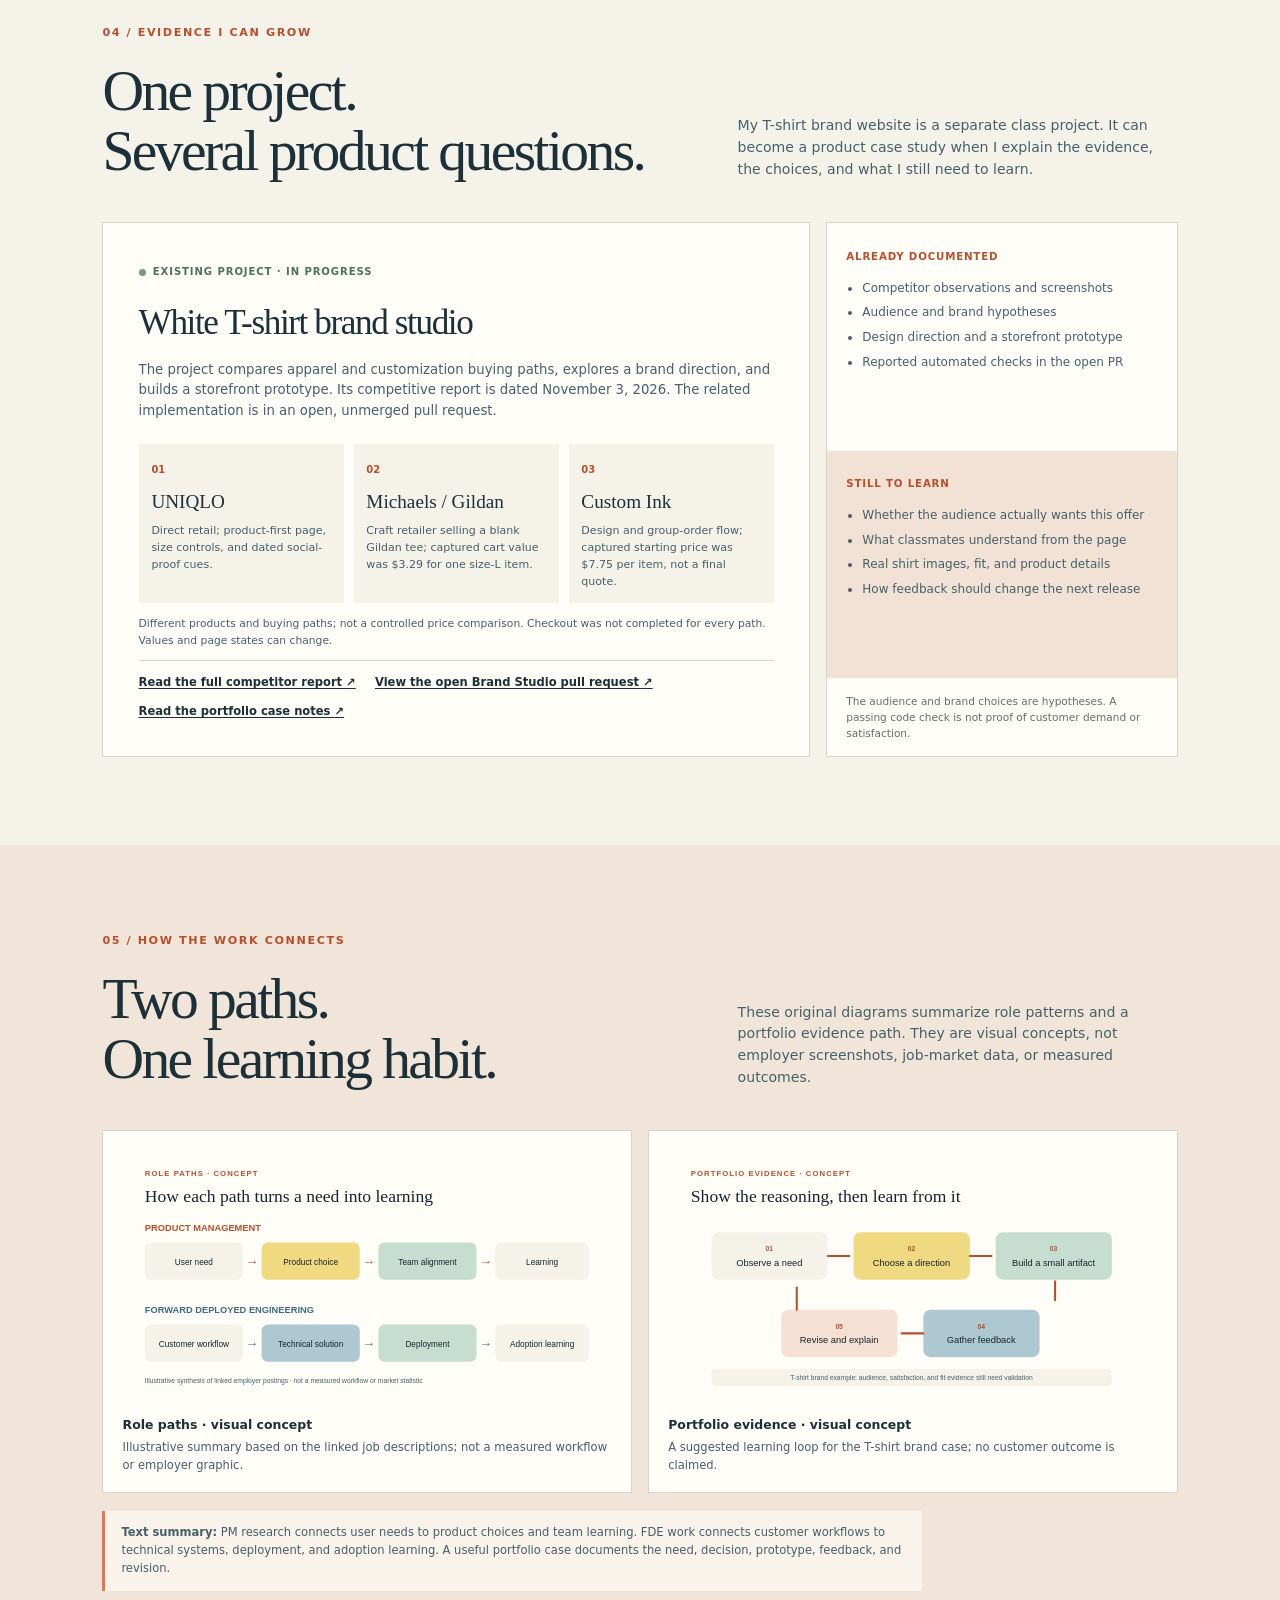
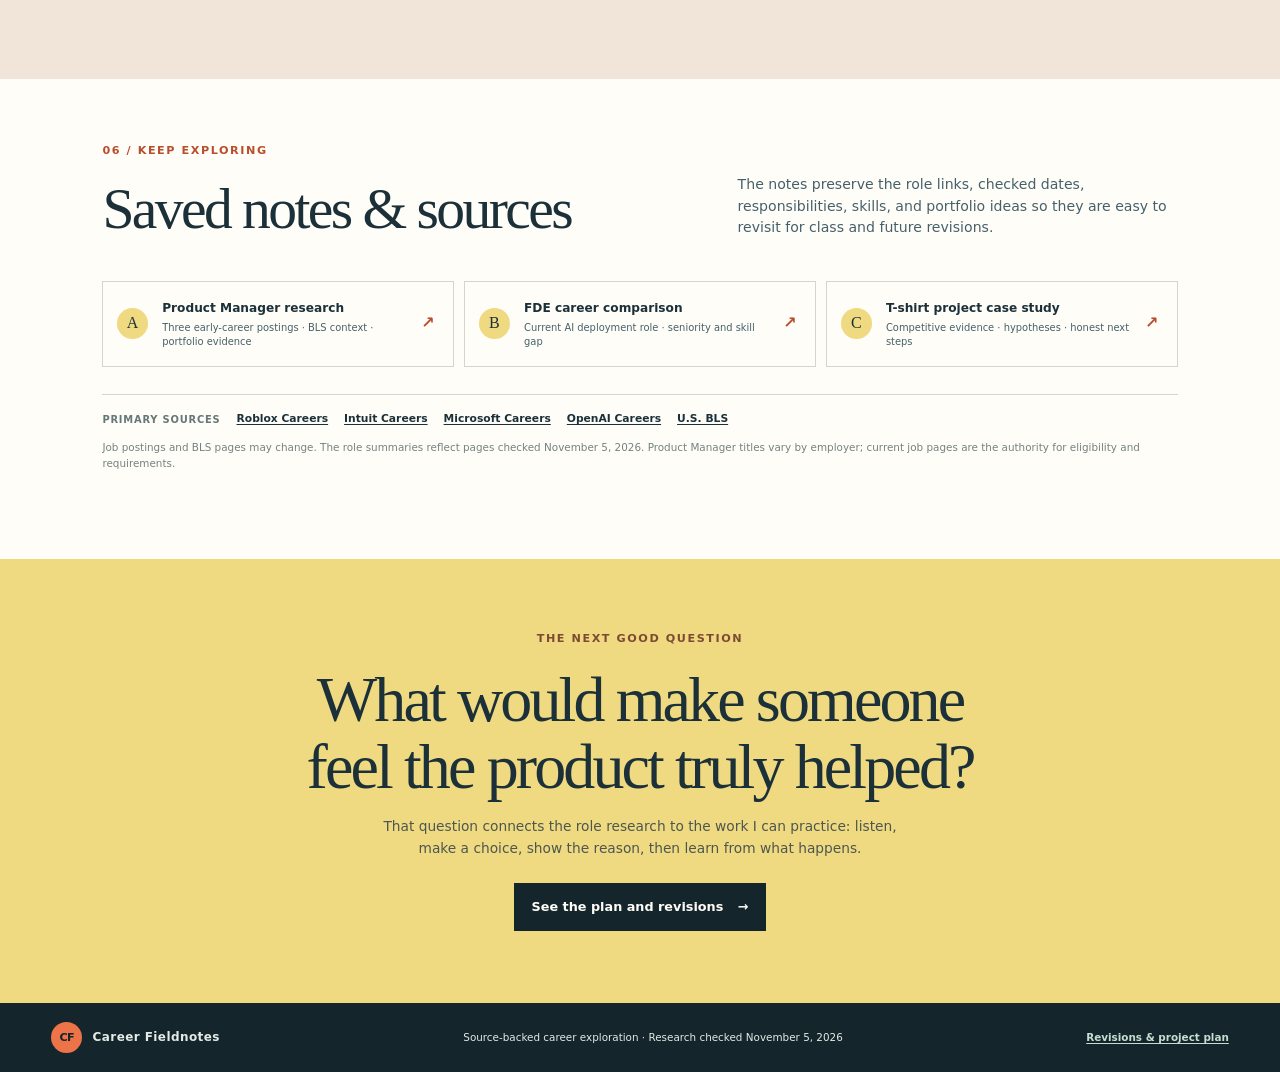
==== commit 0f2c6fb8: "Add labeled career and portfolio visual concepts (#6)" ====
--- a/index.html
+++ b/index.html
@@ -20,6 +20,7 @@
       <a href="#roles">Role research</a>
       <a href="#market">BLS context</a>
       <a href="#portfolio">Portfolio case</a>
+      <a href="#visuals">Visual concepts</a>
       <a href="revisions.html">Revisions &amp; plan</a>
     </nav>
   </header>
@@ -164,9 +165,27 @@
       </div>
     </section>
 
+    <section id="visuals" class="section visuals-section" aria-labelledby="visuals-title">
+      <div class="section-heading section-heading-wide">
+        <div><p class="eyebrow">05 / How the work connects</p><h2 id="visuals-title">Two paths.<br>One learning habit.</h2></div>
+        <p class="section-deck">These original diagrams summarize role patterns and a portfolio evidence path. They are visual concepts, not employer screenshots, job-market data, or measured outcomes.</p>
+      </div>
+      <div class="visual-grid">
+        <figure class="concept-card">
+          <img src="assets/role-paths.svg" alt="Concept diagram comparing Product Management, which moves from user need through product decision and team alignment to learning, with Forward Deployed Engineering, which moves from customer workflow through technical solution and deployment to adoption learning.">
+          <figcaption><strong>Role paths · visual concept</strong><span>Illustrative summary based on the linked job descriptions; not a measured workflow or employer graphic.</span></figcaption>
+        </figure>
+        <figure class="concept-card">
+          <img src="assets/evidence-map.svg" alt="Concept diagram showing a portfolio evidence loop: observe a need, make a decision, build a small artifact, gather feedback, and revise, with the T-shirt brand project as the example.">
+          <figcaption><strong>Portfolio evidence · visual concept</strong><span>A suggested learning loop for the T-shirt brand case; no customer outcome is claimed.</span></figcaption>
+        </figure>
+      </div>
+      <p class="visual-equivalent"><strong>Text summary:</strong> PM research connects user needs to product choices and team learning. FDE work connects customer workflows to technical systems, deployment, and adoption learning. A useful portfolio case documents the need, decision, prototype, feedback, and revision.</p>
+    </section>
+
     <section class="section notes-section" aria-labelledby="notes-title">
       <div class="section-heading section-heading-wide">
-        <div><p class="eyebrow">05 / Keep exploring</p><h2 id="notes-title">Saved notes &amp; sources</h2></div>
+        <div><p class="eyebrow">06 / Keep exploring</p><h2 id="notes-title">Saved notes &amp; sources</h2></div>
         <p class="section-deck">The notes preserve the role links, checked dates, responsibilities, skills, and portfolio ideas so they are easy to revisit for class and future revisions.</p>
       </div>
       <div class="notes-grid">
--- a/styles.css
+++ b/styles.css
@@ -199,3 +199,52 @@
   html { scroll-behavior: auto; }
   *, *::before, *::after { animation-duration: .01ms !important; animation-iteration-count: 1 !important; transition-duration: .01ms !important; }
 }
+
+/* Revisions page */
+.revision-hero { padding: 4.5rem clamp(1.4rem, 8vw, 8rem); color: var(--paper-light); background: var(--ink-deep); }
+.revision-hero .eyebrow { color: var(--mint); }
+.revision-hero h1 { margin-bottom: 1rem; font-size: clamp(3rem, 6vw, 5.5rem); }
+.revision-hero h1 em { color: var(--orange); font-weight: 400; }
+.revision-hero > p:not(.eyebrow) { max-width: 570px; color: #d4e0da; font-size: .95rem; }
+.revision-actions { display: flex; flex-wrap: wrap; align-items: center; gap: 1.3rem; margin-top: 1.6rem; }
+.revision-main { max-width: 1060px; padding: 4rem clamp(1.2rem, 6vw, 5rem); margin: 0 auto; }
+.revision-heading { display: flex; justify-content: space-between; align-items: end; gap: 1.5rem; }
+.revision-heading h2, .issue-map h2 { margin: 0; font-family: var(--display); font-size: clamp(2rem, 4vw, 3rem); font-weight: 500; letter-spacing: -.04em; line-height: 1.1; }
+.revision-date { padding: .4rem .6rem; color: var(--ink-soft); border: 1px solid var(--line); font-size: .62rem; font-weight: 800; letter-spacing: .1em; white-space: nowrap; }
+.revision-summary { max-width: 720px; margin: 1rem 0 2rem; color: var(--ink-soft); font-size: .87rem; }
+.revision-timeline { list-style: none; margin: 0; padding: 0; }
+.revision-timeline li { display: grid; grid-template-columns: 46px 1fr; gap: 1rem; padding: 1.2rem 0; border-top: 1px solid var(--line); }
+.timeline-mark { display: grid; width: 34px; height: 34px; place-items: center; border-radius: 50%; color: var(--ink-deep); background: var(--yellow); font-family: var(--display); font-size: .85rem; }
+.timeline-pending .timeline-mark { background: var(--blue); }
+.revision-timeline h3 { margin: 0 0 .3rem; font-family: var(--display); font-size: 1.3rem; font-weight: 500; }
+.revision-timeline p { margin: 0 0 .35rem; color: var(--ink-soft); font-size: .78rem; }
+.revision-timeline a { color: var(--orange-dark); font-size: .7rem; font-weight: 800; }
+.issue-map { margin-top: 2rem; padding: 1.5rem; background: var(--paper-light); border: 1px solid var(--line); }
+.issue-map-heading { display: flex; align-items: end; justify-content: space-between; gap: 1rem; margin-bottom: 1rem; }
+.issue-map-heading .eyebrow { margin-bottom: .35rem; }
+.issue-map-heading > a { color: var(--orange-dark); font-size: .7rem; font-weight: 800; }
+.issue-map ol { list-style: none; padding: 0; margin: 0; }
+.issue-map li { display: flex; justify-content: space-between; align-items: center; gap: .8rem; padding: .7rem 0; border-top: 1px solid var(--line); }
+.issue-map li a { display: flex; gap: .7rem; align-items: baseline; text-decoration: none; font-size: .75rem; font-weight: 750; }
+.issue-map li a span { color: var(--orange-dark); font-family: var(--display); font-size: 1rem; }
+.issue-map li em { color: #657875; font-size: .62rem; font-style: normal; }
+.revision-footnote { margin: 1rem 0 1.5rem; color: #6b7a78; font-size: .68rem; }
+.back-link { color: var(--ink-soft); font-size: .76rem; font-weight: 800; }
+@media (max-width: 680px) {
+  .revision-hero { padding: 3.3rem 1.2rem; }
+  .revision-main { padding: 3rem 1.2rem; }
+  .revision-heading { align-items: flex-start; flex-direction: column; }
+  .issue-map { padding: 1rem; }
+  .issue-map-heading { align-items: flex-start; flex-direction: column; }
+}
+
+/* Original, explicitly labeled visual concepts */
+.visuals-section { background: #f0e5d8; }
+.visual-grid { display: grid; grid-template-columns: repeat(2, minmax(0, 1fr)); gap: 1rem; }
+.concept-card { margin: 0; padding: 1rem; border: 1px solid var(--line); background: var(--paper-light); }
+.concept-card img { display: block; width: 100%; height: auto; }
+.concept-card figcaption { display: grid; gap: .3rem; padding: .9rem .2rem .1rem; }
+.concept-card figcaption strong { font-size: .78rem; }
+.concept-card figcaption span, .visual-equivalent { color: var(--ink-soft); font-size: .72rem; }
+.visual-equivalent { max-width: 820px; margin: 1.1rem 0 0; padding: .85rem 1rem; border-left: 3px solid var(--orange); background: rgba(255,253,248,.6); }
+@media (max-width: 680px) { .visual-grid { grid-template-columns: 1fr; } }
